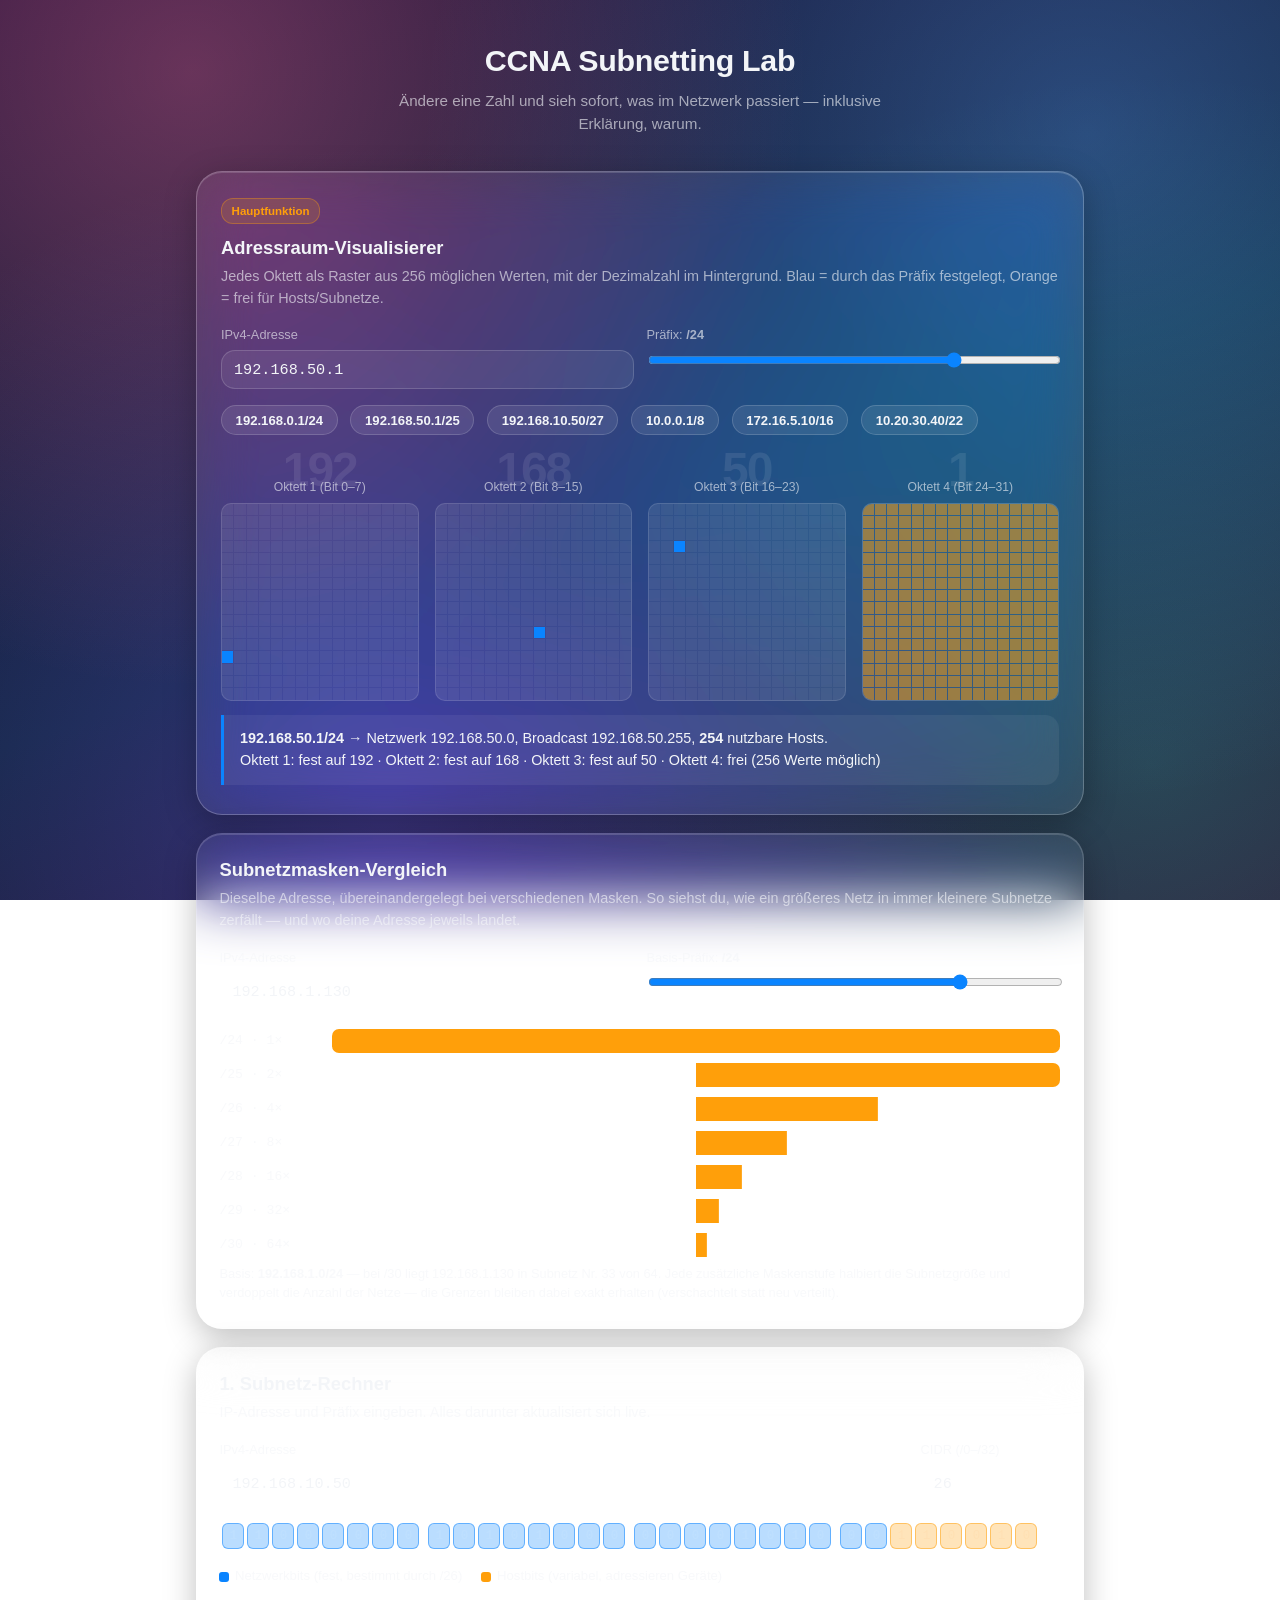
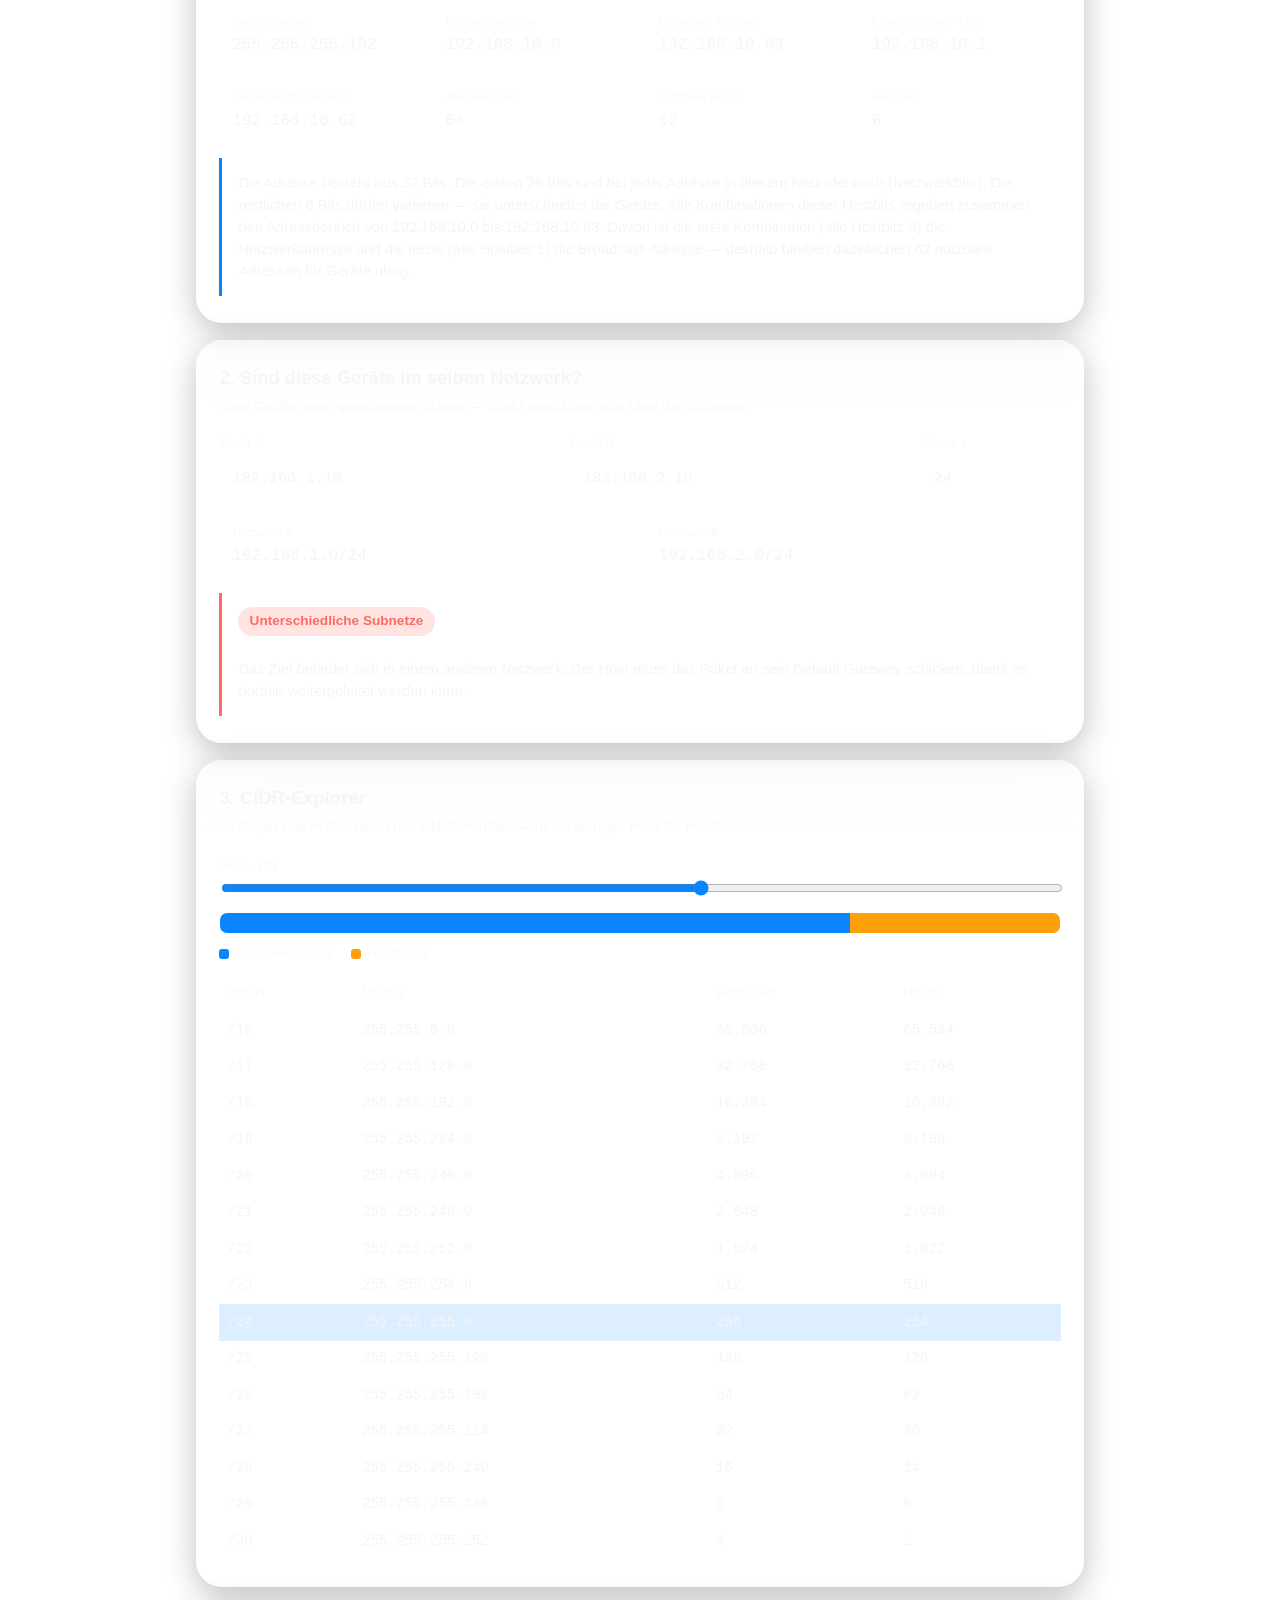
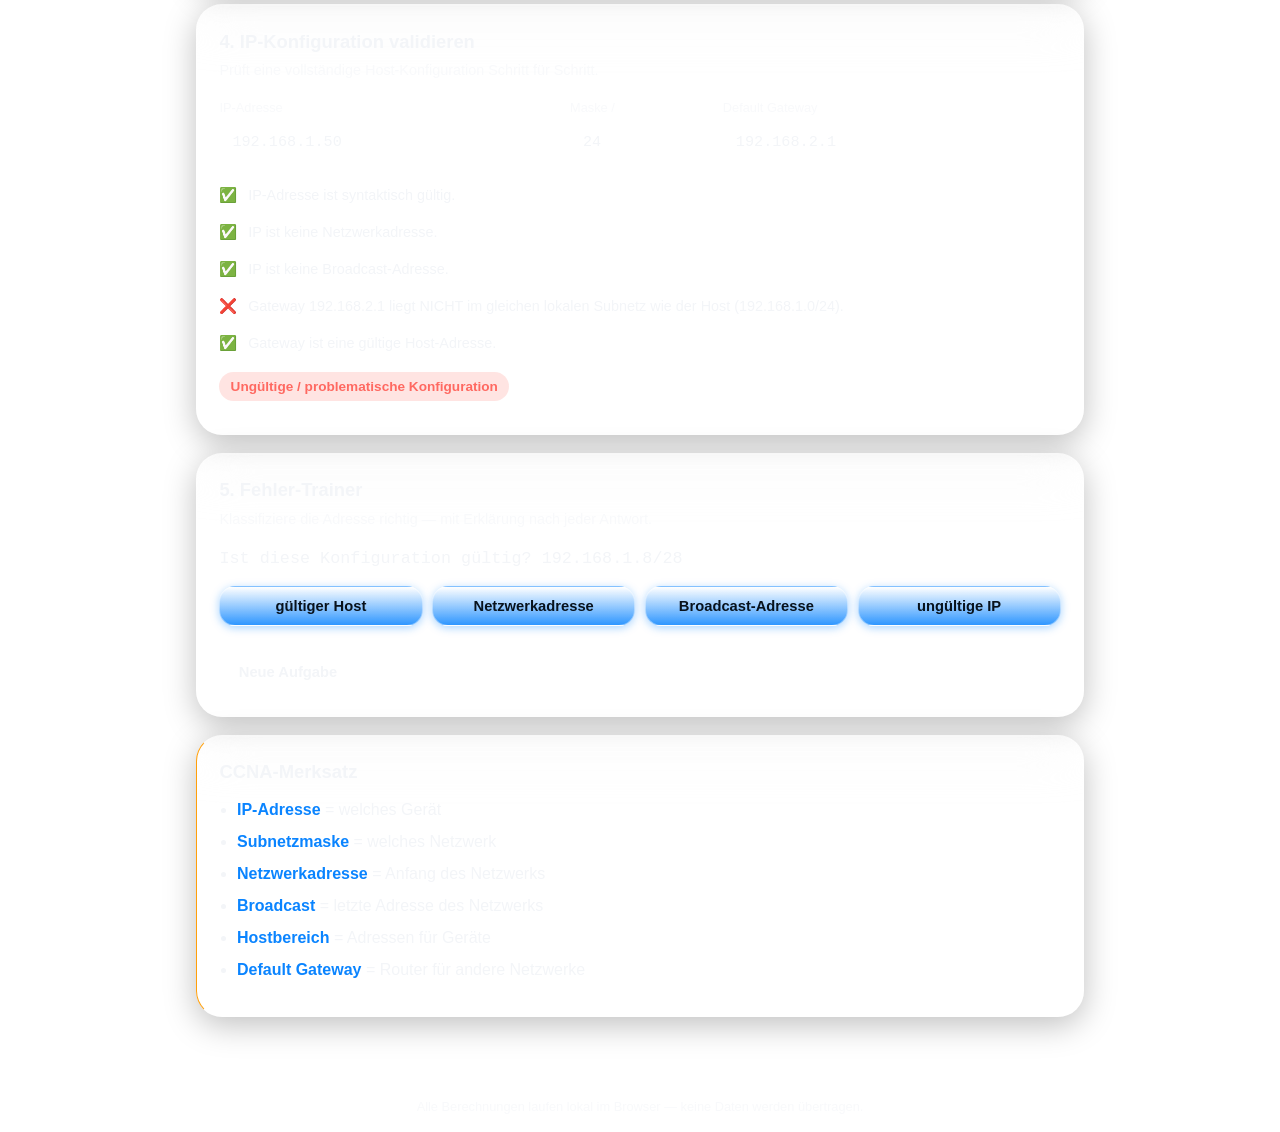
==== main.html @ 1e508dac "imported claudes code <3" ====
<!DOCTYPE html>
<html lang="de">

<head>
    <meta charset="UTF-8">
    <meta name="viewport" content="width=device-width, initial-scale=1, viewport-fit=cover">
    <title>CCNA Subnetting Lab</title>
    <link rel="stylesheet" href="styles.css">
</head>

<body>
    <header>
        <h1>CCNA Subnetting Lab</h1>
        <p>Ändere eine Zahl und sieh sofort, was im Netzwerk passiert — inklusive Erklärung, warum.</p>
    </header>
    <main>

        <section class="block hero" id="secviz" aria-live="polite">
            <span class="eyebrow">Hauptfunktion</span>
            <h2>Adressraum-Visualisierer</h2>
            <p class="sub">Jedes Oktett als Raster aus 256 möglichen Werten, mit der Dezimalzahl im Hintergrund. Blau =
                durch das Präfix festgelegt, Orange = frei für Hosts/Subnetze.</p>
            <div class="row">
                <div class="field"><label for="vip">IPv4-Adresse</label><input type="text" id="vip"
                        value="192.168.50.1"></div>
                <div class="field"><label for="vcidr">Präfix: <b id="vcidrval">/24</b></label><input type="range"
                        id="vcidr" min="0" max="32" value="24"></div>
            </div>
            <div class="row" id="vpresets"></div>
            <div id="vgrids" class="viz-grids"></div>
            <div id="vexplain" class="explain"></div>
        </section>

        <section class="block" id="seccmp" aria-live="polite">
            <h2>Subnetzmasken-Vergleich</h2>
            <p class="sub">Dieselbe Adresse, übereinandergelegt bei verschiedenen Masken. So siehst du, wie ein größeres
                Netz in immer kleinere Subnetze zerfällt — und wo deine Adresse jeweils landet.</p>
            <div class="row">
                <div class="field"><label for="cmpip">IPv4-Adresse</label><input type="text" id="cmpip"
                        value="192.168.1.130"></div>
                <div class="field"><label for="cmpbase">Basis-Präfix: <b id="cmpbaseval">/24</b></label><input
                        type="range" id="cmpbase" min="8" max="29" value="24"></div>
            </div>
            <div class="cmp-rows" id="cmprows"></div>
            <div class="cmp-info" id="cmpinfo"></div>
        </section>

        <section class="block" id="sec1" aria-live="polite">
            <h2>1. Subnetz-Rechner</h2>
            <p class="sub">IP-Adresse und Präfix eingeben. Alles darunter aktualisiert sich live.</p>
            <div class="row">
                <div class="field">
                    <label for="s1ip">IPv4-Adresse</label>
                    <input type="text" id="s1ip" value="192.168.10.50" inputmode="numeric">
                </div>
                <div class="field" style="max-width:120px">
                    <label for="s1cidr">CIDR (/0–/32)</label>
                    <input type="number" id="s1cidr" value="26" min="0" max="32">
                </div>
            </div>
            <div id="s1error" class="error" role="alert"></div>
            <div id="s1out"></div>
        </section>

        <section class="block" id="sec2">
            <h2>2. Sind diese Geräte im selben Netzwerk?</h2>
            <p class="sub">Zwei Geräte, eine gemeinsame Maske — direkt erreichbar oder über das Gateway?</p>
            <div class="row">
                <div class="field"><label for="s2a">Gerät A</label><input type="text" id="s2a" value="192.168.1.10">
                </div>
                <div class="field"><label for="s2b">Gerät B</label><input type="text" id="s2b" value="192.168.2.10">
                </div>
                <div class="field" style="max-width:120px"><label for="s2cidr">Maske /</label><input type="number"
                        id="s2cidr" value="24" min="0" max="32"></div>
            </div>
            <div id="s2out"></div>
        </section>

        <section class="block" id="sec3">
            <h2>3. CIDR-Explorer</h2>
            <p class="sub">Je länger das Präfix, desto mehr Netzwerkbits — desto weniger Platz für Hosts.</p>
            <label for="s3range">Präfix: <b id="s3val">/24</b></label>
            <input type="range" id="s3range" min="16" max="30" value="24">
            <div id="s3bar"></div>
            <table id="s3table">
                <thead>
                    <tr>
                        <th>/CIDR</th>
                        <th>Maske</th>
                        <th>Adressen</th>
                        <th>Hosts</th>
                    </tr>
                </thead>
                <tbody></tbody>
            </table>
        </section>

        <section class="block" id="sec4">
            <h2>4. IP-Konfiguration validieren</h2>
            <p class="sub">Prüft eine vollständige Host-Konfiguration Schritt für Schritt.</p>
            <div class="row">
                <div class="field"><label for="s4ip">IP-Adresse</label><input type="text" id="s4ip"
                        value="192.168.1.50"></div>
                <div class="field" style="max-width:120px"><label for="s4cidr">Maske /</label><input type="number"
                        id="s4cidr" value="24" min="0" max="32"></div>
                <div class="field"><label for="s4gw">Default Gateway</label><input type="text" id="s4gw"
                        value="192.168.2.1"></div>
            </div>
            <ul class="checklist" id="s4list"></ul>
        </section>

        <section class="block" id="sec5">
            <h2>5. Fehler-Trainer</h2>
            <p class="sub">Klassifiziere die Adresse richtig — mit Erklärung nach jeder Antwort.</p>
            <div id="s5task" style="font-family:var(--mono);font-size:1.05rem;margin-bottom:.4rem"></div>
            <div class="opt-grid" id="s5opts"></div>
            <div id="s5feedback"></div>
            <button class="secondary" id="s5next" style="margin-top:.8rem">Neue Aufgabe</button>
        </section>

        <section class="block" id="sec6" style="border-left-color:var(--host)">
            <h2>CCNA-Merksatz</h2>
            <ul class="merk">
                <li><b>IP-Adresse</b> = welches Gerät</li>
                <li><b>Subnetzmaske</b> = welches Netzwerk</li>
                <li><b>Netzwerkadresse</b> = Anfang des Netzwerks</li>
                <li><b>Broadcast</b> = letzte Adresse des Netzwerks</li>
                <li><b>Hostbereich</b> = Adressen für Geräte</li>
                <li><b>Default Gateway</b> = Router für andere Netzwerke</li>
            </ul>
        </section>

    </main>
    <footer>Alle Berechnungen laufen lokal im Browser — keine Daten werden übertragen.</footer>

    <script>
        // ---------- Kern-Logik ----------
        function parseIP(str) {
            if (typeof str !== 'string') return {valid: false, error: 'Keine Eingabe.'};
            const t = str.trim();
            if (t === '') return {valid: false, error: 'Bitte eine IPv4-Adresse eingeben.'};
            const parts = t.split('.');
            if (parts.length !== 4) return {valid: false, error: 'Ungültig, weil vier Oktette benötigt werden (z. B. 192.168.1.1).'};
            const octets = [];
            for (const p of parts) {
                if (!/^\d+$/.test(p)) return {valid: false, error: `Ungültiges Zeichen in "${p}" — nur Ziffern erlaubt.`};
                const n = parseInt(p, 10);
                if (n > 255) return {valid: false, error: `Ungültig, weil ein IPv4-Oktett maximal 255 sein darf (gefunden: ${n}).`};
                octets.push(n);
            }
            return {valid: true, octets};
        }
        function ipToInt(o) {return ((o[0] << 24) | (o[1] << 16) | (o[2] << 8) | o[3]) >>> 0;}
        function intToIp(n) {return [(n >>> 24) & 255, (n >>> 16) & 255, (n >>> 8) & 255, n & 255].join('.');}
        function cidrToMaskInt(c) {return c === 0 ? 0 : (0xFFFFFFFF << (32 - c)) >>> 0;}
        function toBin8(n) {return n.toString(2).padStart(8, '0');}
        function subnetInfo(ipInt, cidr) {
            const maskInt = cidrToMaskInt(cidr);
            const network = (ipInt & maskInt) >>> 0;
            const hostBits = 32 - cidr;
            const broadcast = cidr === 32 ? network : (network | (~maskInt >>> 0)) >>> 0;
            const total = Math.pow(2, hostBits);
            let firstHost, lastHost, usable;
            if (cidr >= 31) {firstHost = network; lastHost = broadcast; usable = cidr === 32 ? 1 : 2;}
            else {firstHost = network + 1; lastHost = broadcast - 1; usable = total - 2;}
            return {maskInt, network, broadcast, firstHost, lastHost, total, usable, hostBits};
        }
        function bitGridHTML(ipInt, cidr) {
            let html = '<div class="bits">';
            for (let g = 0; g < 4; g++) {
                html += '<div class="bitgroup">';
                const byte = (ipInt >>> ((3 - g) * 8)) & 255;
                const bits = toBin8(byte);
                for (let i = 0; i < 8; i++) {
                    const globalBitIndex = g * 8 + i;
                    const cls = globalBitIndex < cidr ? 'net' : 'host';
                    html += `<div class="bit ${cls}">${bits[i]}</div>`;
                }
                html += '</div>';
            }
            html += '</div>';
            return html;
        }

        // ---------- Sektion 1 ----------
        const s1ip = document.getElementById('s1ip'), s1cidr = document.getElementById('s1cidr');
        const s1error = document.getElementById('s1error'), s1out = document.getElementById('s1out');
        function renderS1() {
            const res = parseIP(s1ip.value);
            const cidrRaw = s1cidr.value;
            if (!res.valid) {s1error.textContent = res.error; s1out.innerHTML = ''; return;}
            const cidr = parseInt(cidrRaw, 10);
            if (isNaN(cidr) || cidr < 0 || cidr > 32) {s1error.textContent = 'CIDR muss zwischen /0 und /32 liegen.'; s1out.innerHTML = ''; return;}
            s1error.textContent = '';
            const ipInt = ipToInt(res.octets);
            const info = subnetInfo(ipInt, cidr);
            const maskOct = [24, 16, 8, 0].map(sh => (info.maskInt >>> sh) & 255).join('.');
            let html = '';
            html += bitGridHTML(ipInt, cidr);
            html += '<div class="legend"><span class="l-net">Netzwerkbits (fest, bestimmt durch /' + cidr + ')</span><span class="l-host">Hostbits (variabel, adressieren Geräte)</span></div>';
            html += '<div class="results">';
            const rows = [
                ['Subnetzmaske', maskOct],
                ['Netzwerkadresse', intToIp(info.network)],
                ['Broadcast-Adresse', intToIp(info.broadcast)],
                ['Erster nutzbarer Host', info.usable > 0 ? intToIp(info.firstHost) : '—'],
                ['Letzter nutzbarer Host', info.usable > 0 ? intToIp(info.lastHost) : '—'],
                ['Alle Adressen', info.total.toLocaleString('de-DE')],
                ['Nutzbare Hosts', info.usable.toLocaleString('de-DE')],
                ['Host-Bits', info.hostBits]
            ];
            for (const [k, v] of rows) {html += `<div class="resitem"><div class="k">${k}</div><div class="v">${v}</div></div>`;}
            html += '</div>';
            html += `<div class="explain">Die Adresse besteht aus 32 Bits. Die ersten ${cidr} Bits sind bei jeder Adresse in diesem Netz identisch (Netzwerkbits). Die restlichen ${info.hostBits} Bits dürfen variieren — sie unterscheiden die Geräte. Alle Kombinationen dieser Hostbits ergeben zusammen den Adressbereich von ${intToIp(info.network)} bis ${intToIp(info.broadcast)}. Davon ist die erste Kombination (alle Hostbits 0) die Netzwerkadresse und die letzte (alle Hostbits 1) die Broadcast-Adresse — deshalb bleiben dazwischen ${info.usable.toLocaleString('de-DE')} nutzbare Adressen für Geräte übrig.</div>`;
            s1out.innerHTML = html;
        }
        s1ip.addEventListener('input', renderS1); s1cidr.addEventListener('input', renderS1);

        // ---------- Sektion 2 ----------
        const s2a = document.getElementById('s2a'), s2b = document.getElementById('s2b'), s2cidr = document.getElementById('s2cidr'), s2out = document.getElementById('s2out');
        function renderS2() {
            const ra = parseIP(s2a.value), rb = parseIP(s2b.value), cidr = parseInt(s2cidr.value, 10);
            if (!ra.valid) {s2out.innerHTML = `<div class="error">Gerät A: ${ra.error}</div>`; return;}
            if (!rb.valid) {s2out.innerHTML = `<div class="error">Gerät B: ${rb.error}</div>`; return;}
            if (isNaN(cidr) || cidr < 0 || cidr > 32) {s2out.innerHTML = '<div class="error">Maske muss zwischen /0 und /32 liegen.</div>'; return;}
            const ia = ipToInt(ra.octets), ib = ipToInt(rb.octets);
            const na = subnetInfo(ia, cidr).network, nb = subnetInfo(ib, cidr).network;
            const same = na === nb;
            let html = `<div class="results">
    <div class="resitem"><div class="k">Netzwerk A</div><div class="v">${intToIp(na)}/${cidr}</div></div>
    <div class="resitem"><div class="k">Netzwerk B</div><div class="v">${intToIp(nb)}/${cidr}</div></div>
  </div>`;
            if (same) {
                html += `<div class="explain good"><span class="badge ok">Gleiches Subnetz</span><br><br>Beide Geräte berechnen dieselbe Netzwerkadresse. Gerät A kann Gerät B daher direkt über Layer 2 (Switch) erreichen — ohne Router.</div>`;
            } else {
                html += `<div class="explain bad"><span class="badge bad">Unterschiedliche Subnetze</span><br><br>Das Ziel befindet sich in einem anderen Netzwerk. Der Host muss das Paket an sein Default Gateway schicken, damit es dorthin weitergeleitet werden kann.</div>`;
            }
            s2out.innerHTML = html;
        }
        [s2a, s2b, s2cidr].forEach(el => el.addEventListener('input', renderS2));

        // ---------- Sektion 3 ----------
        const s3range = document.getElementById('s3range'), s3val = document.getElementById('s3val'), s3bar = document.getElementById('s3bar');
        const s3tbody = document.querySelector('#s3table tbody');
        function buildS3Table() {
            let html = '';
            for (let c = 16; c <= 30; c++) {
                const info = subnetInfo(0, c);
                const maskOct = [24, 16, 8, 0].map(sh => (info.maskInt >>> sh) & 255).join('.');
                html += `<tr data-cidr="${c}"><td>/${c}</td><td>${maskOct}</td><td>${info.total.toLocaleString('de-DE')}</td><td>${info.usable.toLocaleString('de-DE')}</td></tr>`;
            }
            s3tbody.innerHTML = html;
        }
        function renderS3() {
            const c = parseInt(s3range.value, 10);
            s3val.textContent = '/' + c;
            const netPct = (c / 32 * 100).toFixed(0);
            s3bar.innerHTML = `<div class="split-bar"><div class="n" style="width:${netPct}%"></div><div class="h" style="width:${100 - netPct}%"></div></div><div class="legend"><span class="l-net">Netzwerkbits: ${c}</span><span class="l-host">Hostbits: ${32 - c}</span></div>`;
            [...s3tbody.children].forEach(tr => tr.classList.toggle('current', parseInt(tr.dataset.cidr, 10) === c));
        }
        buildS3Table(); s3range.addEventListener('input', renderS3);

        // ---------- Sektion 4 ----------
        const s4ip = document.getElementById('s4ip'), s4cidr = document.getElementById('s4cidr'), s4gw = document.getElementById('s4gw'), s4list = document.getElementById('s4list');
        function checkItem(ok, text) {return `<li><span class="ic">${ok ? '✅' : '❌'}</span><span>${text}</span></li>`;}
        function renderS4() {
            const ripip = parseIP(s4ip.value), rgw = parseIP(s4gw.value), cidr = parseInt(s4cidr.value, 10);
            let html = '';
            if (!ripip.valid) {s4list.innerHTML = checkItem(false, 'IP-Adresse: ' + ripip.error); return;}
            html += checkItem(true, 'IP-Adresse ist syntaktisch gültig.');
            if (isNaN(cidr) || cidr < 0 || cidr > 32) {s4list.innerHTML = html + checkItem(false, 'Maske muss zwischen /0 und /32 liegen.'); return;}
            const ipInt = ipToInt(ripip.octets);
            const info = subnetInfo(ipInt, cidr);
            const isNetwork = ipInt === info.network && cidr < 31;
            const isBroadcast = ipInt === info.broadcast && cidr < 31;
            html += checkItem(!isNetwork, isNetwork ? `IP ist die Netzwerkadresse (${intToIp(info.network)}) — sie kennzeichnet das Netz selbst und darf keinem Gerät zugewiesen werden.` : 'IP ist keine Netzwerkadresse.');
            html += checkItem(!isBroadcast, isBroadcast ? `IP ist die Broadcast-Adresse (${intToIp(info.broadcast)}) — sie adressiert alle Geräte im Netz gleichzeitig und darf keinem einzelnen Gerät gehören.` : 'IP ist keine Broadcast-Adresse.');
            if (!rgw.valid) {html += checkItem(false, 'Gateway: ' + rgw.error); s4list.innerHTML = html; return;}
            const gwInt = ipToInt(rgw.octets);
            const gwInfo = subnetInfo(gwInt, cidr);
            const sameNet = gwInfo.network === info.network;
            html += checkItem(sameNet, sameNet ? `Gateway ${intToIp(gwInt)} liegt im selben Subnetz (${intToIp(info.network)}/${cidr}).` : `Gateway ${intToIp(gwInt)} liegt NICHT im gleichen lokalen Subnetz wie der Host (${intToIp(info.network)}/${cidr}).`);
            const gwIsNetOrBcast = (gwInt === gwInfo.network || gwInt === gwInfo.broadcast) && cidr < 31;
            html += checkItem(!gwIsNetOrBcast, gwIsNetOrBcast ? 'Gateway ist selbst eine Netz- oder Broadcast-Adresse und damit keine gültige Host-Adresse.' : 'Gateway ist eine gültige Host-Adresse.');
            const overallOk = !isNetwork && !isBroadcast && sameNet && !gwIsNetOrBcast;
            html += `<li style="border-bottom:none;padding-top:.6rem"><span class="badge ${overallOk ? 'ok' : 'bad'}">${overallOk ? 'Gültige Konfiguration' : 'Ungültige / problematische Konfiguration'}</span></li>`;
            s4list.innerHTML = html;
        }
        [s4ip, s4cidr, s4gw].forEach(el => el.addEventListener('input', renderS4));

        // ---------- Sektion 5: Fehler-Trainer ----------
        const s5task = document.getElementById('s5task'), s5opts = document.getElementById('s5opts'), s5feedback = document.getElementById('s5feedback'), s5next = document.getElementById('s5next');
        let currentTask = null;
        function randInt(a, b) {return Math.floor(Math.random() * (b - a + 1)) + a;}
        function newTask() {
            s5feedback.innerHTML = '';
            const cidr = randInt(24, 28);
            const info0 = subnetInfo(0, cidr);
            const netBase = randInt(0, 255 - (info0.total / 256 || 1)); // simplistic, use /24-ish base
            const baseIp = [192, 168, randInt(1, 20), 0];
            const baseInt = ipToInt(baseIp) & cidrToMaskInt(cidr);
            const offsetChoice = randInt(0, 2); // 0 network, 1 broadcast, 2 valid host
            const info = subnetInfo(baseInt, cidr);
            let targetInt, correct;
            if (offsetChoice === 0) {targetInt = info.network; correct = 'Netzwerkadresse';}
            else if (offsetChoice === 1) {targetInt = info.broadcast; correct = 'Broadcast-Adresse';}
            else {targetInt = info.network + randInt(1, Math.max(1, info.usable)); correct = 'gültiger Host';}
            currentTask = {targetInt, cidr, correct, info};
            s5task.textContent = `Ist diese Konfiguration gültig? ${intToIp(targetInt)}/${cidr}`;
            const options = ['gültiger Host', 'Netzwerkadresse', 'Broadcast-Adresse', 'ungültige IP'];
            s5opts.innerHTML = options.map(o => `<button data-opt="${o}">${o}</button>`).join('');
            [...s5opts.children].forEach(btn => btn.addEventListener('click', () => answerTask(btn.dataset.opt)));
        }
        function answerTask(choice) {
            const {targetInt, cidr, correct, info} = currentTask;
            const isCorrect = choice === correct;
            let expl = '';
            if (correct === 'Broadcast-Adresse') {
                expl = `${intToIp(targetInt)} ist bei /${cidr} die Broadcast-Adresse. Ein /${cidr}-Netz hat ${info.total} Adressen: die erste (${intToIp(info.network)}) ist die Netzwerkadresse, die letzte (${intToIp(info.broadcast)}) der Broadcast. Damit bleiben ${intToIp(info.firstHost)} bis ${intToIp(info.lastHost)} für Hosts.`;
            } else if (correct === 'Netzwerkadresse') {
                expl = `${intToIp(targetInt)} ist bei /${cidr} die Netzwerkadresse — hier sind alle Hostbits 0. Nutzbar sind erst ${intToIp(info.firstHost)} bis ${intToIp(info.lastHost)}.`;
            } else {
                expl = `${intToIp(targetInt)} liegt bei /${cidr} zwischen Netzwerk- (${intToIp(info.network)}) und Broadcast-Adresse (${intToIp(info.broadcast)}) und ist damit ein gültiger Host.`;
            }
            s5feedback.innerHTML = `<div class="explain ${isCorrect ? 'good' : 'bad'}"><span class="badge ${isCorrect ? 'ok' : 'bad'}">${isCorrect ? 'Richtig' : 'Falsch'}</span><br><br>Richtige Antwort: <b>${correct}</b><br>${expl}</div>`;
        }
        s5next.addEventListener('click', newTask);

        // ---------- Adressraum-Visualisierer ----------
        // Rendering-Prinzip: jedes der 4 Oktette wird als 16x16-Raster (256 Werte) gezeichnet.
        // Pro Oktett wird berechnet, wie viele seiner 8 Bit durch das Präfix fixiert sind:
        //   - alle 8 fest  -> genau 1 Wert markiert (fixiert)
        //   - keins fest   -> ganzes Raster "frei" (Oktett komplett variabel)
        //   - teils fest   -> der Block, der den Ist-Wert enthält, wird markiert (Bereich)
        const vip = document.getElementById('vip'), vcidr = document.getElementById('vcidr'), vcidrval = document.getElementById('vcidrval');
        const vgridsEl = document.getElementById('vgrids'), vexplain = document.getElementById('vexplain'), vpresets = document.getElementById('vpresets');
        const octLabels = ['Oktett 1 (Bit 0–7)', 'Oktett 2 (Bit 8–15)', 'Oktett 3 (Bit 16–23)', 'Oktett 4 (Bit 24–31)'];
        const vgridCells = [[], [], [], []];
        for (let o = 0; o < 4; o++) {
            const wrap = document.createElement('div'); wrap.className = 'octblock';
            const big = document.createElement('div'); big.className = 'octbig'; big.id = 'octbig' + o; big.textContent = '—'; wrap.appendChild(big);
            const h = document.createElement('h4'); h.textContent = octLabels[o]; wrap.appendChild(h);
            const grid = document.createElement('div'); grid.className = 'octgrid';
            for (let v = 0; v < 256; v++) {const c = document.createElement('div'); grid.appendChild(c); vgridCells[o].push(c);}
            wrap.appendChild(grid); vgridsEl.appendChild(wrap);
        }
        function renderViz() {
            const res = parseIP(vip.value);
            const cidr = parseInt(vcidr.value, 10);
            vcidrval.textContent = '/' + cidr;
            if (!res.valid) {vexplain.textContent = res.error; return;}
            const ipInt = ipToInt(res.octets);
            const info = subnetInfo(ipInt, cidr);
            const parts = [];
            for (let o = 0; o < 4; o++) {
                const levelStart = o * 8, octVal = res.octets[o], cells = vgridCells[o];
                document.getElementById('octbig' + o).textContent = octVal;
                if (cidr <= levelStart) {
                    for (let v = 0; v < 256; v++) cells[v].className = 'free';
                    parts.push(`Oktett ${o + 1}: frei (256 Werte möglich)`);
                } else if (cidr >= levelStart + 8) {
                    for (let v = 0; v < 256; v++) cells[v].className = (v === octVal) ? 'exact' : '';
                    parts.push(`Oktett ${o + 1}: fest auf ${octVal}`);
                } else {
                    const k = cidr - levelStart, blockSize = 256 >> k, blockStart = Math.floor(octVal / blockSize) * blockSize;
                    for (let v = 0; v < 256; v++) cells[v].className = (v >= blockStart && v < blockStart + blockSize) ? 'range' : '';
                    parts.push(`Oktett ${o + 1}: ${k} Bit fest / ${8 - k} frei → Bereich ${blockStart}–${blockStart + blockSize - 1}`);
                }
            }
            vexplain.innerHTML = `<b>${intToIp(ipInt)}/${cidr}</b> → Netzwerk ${intToIp(info.network)}, Broadcast ${intToIp(info.broadcast)}, <b>${info.usable.toLocaleString('de-DE')}</b> nutzbare Hosts.<br>${parts.join(' · ')}`;
        }
        vip.addEventListener('input', renderViz); vcidr.addEventListener('input', renderViz);
        const presets = [
            {ip: '192.168.0.1', cidr: 24}, {ip: '192.168.50.1', cidr: 25}, {ip: '192.168.10.50', cidr: 27},
            {ip: '10.0.0.1', cidr: 8}, {ip: '172.16.5.10', cidr: 16}, {ip: '10.20.30.40', cidr: 22}
        ];
        vpresets.innerHTML = presets.map(p => `<button class="chip secondary" data-ip="${p.ip}" data-cidr="${p.cidr}">${p.ip}/${p.cidr}</button>`).join('');
        [...vpresets.children].forEach(btn => btn.addEventListener('click', () => {vip.value = btn.dataset.ip; vcidr.value = btn.dataset.cidr; renderViz();}));

        // ---------- Subnetzmasken-Vergleich ----------
        // Prinzip: ein Basis-Präfix definiert einen "Block". Für jede Maske ab diesem Präfix
        // wird der Block in 2^(cidr-basis) gleich große Subnetze geteilt (nur Anzahl + Position
        // nötig, keine Adress-Enumeration) — das zeigt direkt, wie Subnetze ineinander verschachtelt sind.
        const cmpip = document.getElementById('cmpip'), cmpbase = document.getElementById('cmpbase'), cmpbaseval = document.getElementById('cmpbaseval');
        const cmprows = document.getElementById('cmprows'), cmpinfo = document.getElementById('cmpinfo');
        function renderCompare() {
            const res = parseIP(cmpip.value);
            const baseCidr = parseInt(cmpbase.value, 10);
            cmpbaseval.textContent = '/' + baseCidr;
            if (!res.valid) {cmprows.innerHTML = ''; cmpinfo.innerHTML = `<span class="error">${res.error}</span>`; return;}
            const ipInt = ipToInt(res.octets);
            const baseMask = cidrToMaskInt(baseCidr);
            const baseNetwork = (ipInt & baseMask) >>> 0;
            const blockTotal = Math.pow(2, 32 - baseCidr);
            const maxRows = 7;
            const lastCidr = Math.min(32, baseCidr + maxRows - 1);
            let html = '';
            for (let c = baseCidr; c <= lastCidr; c++) {
                const n = Math.pow(2, c - baseCidr);
                const size = blockTotal / n;
                const idx = Math.floor((ipInt - baseNetwork) / size);
                let segs = '';
                const showN = Math.min(n, 64);
                for (let i = 0; i < showN; i++) {segs += `<div class="cmp-seg${i === idx ? ' active' : ''}"></div>`;}
                html += `<div class="cmp-row"><div class="cmp-label">/${c} · ${n}×</div><div class="cmp-bar">${segs}</div></div>`;
            }
            cmprows.innerHTML = html;
            const markerPct = ((ipInt - baseNetwork) / blockTotal * 100).toFixed(2);
            const idxAtBase = Math.floor((ipInt - baseNetwork) / (blockTotal / Math.pow(2, lastCidr - baseCidr)));
            cmpinfo.innerHTML = `Basis: <b>${intToIp(baseNetwork)}/${baseCidr}</b> — bei /${lastCidr} liegt ${intToIp(ipInt)} in Subnetz Nr. ${idxAtBase + 1} von ${Math.pow(2, lastCidr - baseCidr)}. Jede zusätzliche Maskenstufe halbiert die Subnetzgröße und verdoppelt die Anzahl der Netze — die Grenzen bleiben dabei exakt erhalten (verschachtelt statt neu verteilt).`;
        }
        [cmpip, cmpbase].forEach(el => el.addEventListener('input', renderCompare));

        // ---------- Initial render ----------
        renderS1(); renderS2(); renderS3(); renderS4(); renderViz(); renderCompare(); newTask();
    </script>
</body>

</html>
---- styles.css ----
:root {
    --bg1: #1a1035;
    --bg2: #0d2438;
    --bg3: #2b0f2e;
    --glass: rgba(255, 255, 255, .08);
    --glass-brd: rgba(255, 255, 255, .16);
    --glass-hi: rgba(255, 255, 255, .28);
    --text: #f3f5f8;
    --muted: rgba(243, 245, 248, .62);
    --net: #0a84ff;
    --host: #ff9f0a;
    --ok: #32d74b;
    --err: #ff6961;
    --mono: 'SFMono-Regular', ui-monospace, Menlo, Consolas, monospace;
    box-sizing: border-box;
    padding-top: env(safe-area-inset-top, 0px);
    padding-bottom: env(safe-area-inset-bottom, 0px);
}

* {
    box-sizing: border-box
}

html {
    scroll-padding-top: env(safe-area-inset-top, 0px)
}

body {
    margin: 0;
    color: var(--text);
    font-family: -apple-system, 'SF Pro Display', 'Segoe UI', Roboto, Arial, sans-serif;
    line-height: 1.5;
    min-height: 100%;
    background:
        radial-gradient(circle at 15% 8%, rgba(255, 111, 158, .35), transparent 45%),
        radial-gradient(circle at 85% 15%, rgba(90, 160, 255, .35), transparent 50%),
        radial-gradient(circle at 30% 90%, rgba(120, 90, 255, .35), transparent 55%),
        radial-gradient(circle at 90% 85%, rgba(60, 220, 200, .25), transparent 50%),
        linear-gradient(160deg, var(--bg1), var(--bg2) 55%, var(--bg3));
    background-attachment: fixed;
}

header {
    padding: 2.4rem 1.2rem 1.2rem;
    text-align: center
}

header h1 {
    margin: 0 0 .4rem;
    font-size: 1.9rem;
    font-weight: 700;
    letter-spacing: -.01em
}

header p {
    margin: 0;
    color: var(--muted);
    max-width: 520px;
    margin: 0 auto;
    font-size: .95rem
}

main {
    max-width: 920px;
    margin: 0 auto;
    padding: 1rem 1rem 4rem;
    display: flex;
    flex-direction: column;
    gap: 1.1rem
}

section.block {
    background: var(--glass);
    backdrop-filter: blur(28px) saturate(160%);
    -webkit-backdrop-filter: blur(28px) saturate(160%);
    border: 1px solid var(--glass-brd);
    border-radius: 26px;
    padding: 1.4rem 1.4rem 1.6rem;
    box-shadow: 0 8px 32px rgba(0, 0, 0, .25), inset 0 1px 0 rgba(255, 255, 255, .15);
    position: relative;
    overflow: hidden
}

section.block.hero {
    padding: 1.6rem 1.5rem 1.8rem;
    border: 1px solid rgba(255, 255, 255, .24)
}

section.block h2 {
    margin: 0 0 .3rem;
    font-size: 1.15rem;
    font-weight: 650
}

section.block>p.sub {
    color: var(--muted);
    margin: 0 0 1rem;
    font-size: .9rem
}

.eyebrow {
    display: inline-block;
    font-size: .72rem;
    color: var(--host);
    background: rgba(255, 159, 10, .15);
    border: 1px solid rgba(255, 159, 10, .35);
    padding: .2rem .6rem;
    border-radius: 12px;
    margin-bottom: .6rem;
    font-weight: 600
}

.row {
    display: flex;
    flex-wrap: wrap;
    gap: .8rem;
    margin-bottom: 1rem
}

.field {
    display: flex;
    flex-direction: column;
    gap: .35rem;
    flex: 1;
    min-width: 140px
}

label {
    font-size: .8rem;
    color: var(--muted)
}

input[type=text],
input[type=number] {
    background: rgba(255, 255, 255, .07);
    border: 1px solid var(--glass-brd);
    color: var(--text);
    padding: .6rem .75rem;
    border-radius: 14px;
    font-family: var(--mono);
    font-size: .95rem
}

input:focus {
    outline: 2px solid var(--net);
    outline-offset: 1px
}

input[type=range] {
    width: 100%;
    accent-color: var(--net)
}

.error {
    color: var(--err);
    font-size: .88rem;
    margin-top: .3rem
}

.results {
    display: grid;
    grid-template-columns: repeat(auto-fit, minmax(160px, 1fr));
    gap: .7rem;
    margin-top: 1rem
}

.resitem {
    background: rgba(255, 255, 255, .06);
    border: 1px solid var(--glass-brd);
    border-radius: 14px;
    padding: .6rem .75rem
}

.resitem .k {
    font-size: .74rem;
    color: var(--muted)
}

.resitem .v {
    font-family: var(--mono);
    font-size: 1rem;
    margin-top: .15rem
}

.bits {
    display: flex;
    flex-wrap: wrap;
    gap: 3px;
    margin: .9rem 0
}

.bitgroup {
    display: flex;
    gap: 3px;
    padding: 3px;
    border-radius: 8px
}

.bit {
    width: 22px;
    height: 26px;
    display: flex;
    align-items: center;
    justify-content: center;
    font-family: var(--mono);
    font-size: .78rem;
    border-radius: 6px;
    background: rgba(255, 255, 255, .06);
    color: var(--muted)
}

.bit.net {
    background: rgba(10, 132, 255, .28);
    color: #bfe0ff;
    border: 1px solid rgba(10, 132, 255, .5)
}

.bit.host {
    background: rgba(255, 159, 10, .28);
    color: #ffe0b3;
    border: 1px solid rgba(255, 159, 10, .5)
}

.legend {
    display: flex;
    flex-wrap: wrap;
    gap: 1.2rem;
    font-size: .82rem;
    color: var(--muted);
    margin-top: .4rem
}

.legend span::before {
    content: "";
    display: inline-block;
    width: 10px;
    height: 10px;
    border-radius: 3px;
    margin-right: .35rem;
    vertical-align: middle
}

.legend .l-net::before {
    background: var(--net)
}

.legend .l-host::before {
    background: var(--host)
}

.explain {
    background: rgba(255, 255, 255, .06);
    border-left: 3px solid var(--net);
    border-radius: 0 14px 14px 0;
    padding: .85rem 1rem;
    margin-top: .9rem;
    font-size: .92rem
}

.explain.bad {
    border-left-color: var(--err)
}

.explain.good {
    border-left-color: var(--ok)
}

.badge {
    display: inline-block;
    padding: .28rem .7rem;
    border-radius: 20px;
    font-size: .85rem;
    font-weight: 650
}

.badge.ok {
    background: rgba(50, 215, 75, .18);
    color: var(--ok)
}

.badge.bad {
    background: rgba(255, 105, 97, .18);
    color: var(--err)
}

table {
    width: 100%;
    border-collapse: collapse;
    font-size: .88rem;
    margin-top: .8rem
}

th,
td {
    padding: .45rem .5rem;
    text-align: left;
    border-bottom: 1px solid var(--glass-brd);
    font-family: var(--mono)
}

th {
    color: var(--muted);
    font-weight: 500;
    font-family: -apple-system, sans-serif
}

tr.current {
    background: rgba(10, 132, 255, .14)
}

.split-bar {
    display: flex;
    height: 22px;
    border-radius: 8px;
    overflow: hidden;
    margin: .6rem 0;
    border: 1px solid var(--glass-brd)
}

.split-bar .n {
    background: var(--net)
}

.split-bar .h {
    background: var(--host)
}

button {
    background: linear-gradient(180deg, rgba(255, 255, 255, .35), rgba(10, 132, 255, .85));
    color: #08121c;
    border: 1px solid rgba(255, 255, 255, .4);
    padding: .6rem 1.15rem;
    border-radius: 16px;
    font-weight: 650;
    cursor: pointer;
    font-size: .92rem;
    box-shadow: 0 2px 8px rgba(10, 132, 255, .35)
}

button:hover {
    filter: brightness(1.08)
}

button.secondary,
button.chip {
    background: rgba(255, 255, 255, .09);
    color: var(--text);
    border: 1px solid var(--glass-brd);
    box-shadow: none
}

.opt-grid {
    display: grid;
    grid-template-columns: repeat(auto-fit, minmax(150px, 1fr));
    gap: .6rem;
    margin: .9rem 0
}

.opt-grid button {
    padding: .7rem .5rem;
    text-align: center
}

.checklist {
    list-style: none;
    padding: 0;
    margin: .8rem 0 0
}

.checklist li {
    display: flex;
    gap: .6rem;
    align-items: flex-start;
    padding: .45rem 0;
    border-bottom: 1px solid var(--glass-brd);
    font-size: .9rem
}

.checklist li .ic {
    flex: none;
    width: 1.2rem
}

details {
    margin-top: .6rem
}

summary {
    cursor: pointer;
    color: var(--net);
    font-size: .88rem
}

ul.merk {
    margin: .8rem 0 0;
    padding-left: 1.1rem
}

ul.merk li {
    margin-bottom: .5rem
}

ul.merk b {
    color: var(--net)
}

footer {
    text-align: center;
    color: var(--muted);
    font-size: .8rem;
    padding: 1rem
}

.chip {
    padding: .4rem .85rem;
    font-size: .82rem;
    border-radius: 18px
}

.viz-grids {
    display: flex;
    flex-wrap: wrap;
    gap: 1rem;
    margin-top: 1rem
}

.octblock {
    flex: 1;
    min-width: 130px;
    position: relative
}

.octbig {
    position: absolute;
    top: -.3rem;
    left: 0;
    right: 0;
    text-align: center;
    font-size: 3rem;
    font-weight: 800;
    color: rgba(255, 255, 255, .09);
    letter-spacing: -2px;
    pointer-events: none;
    line-height: 1;
    z-index: 0
}

.octblock h4 {
    position: relative;
    z-index: 1;
    margin: 1.7rem 0 .4rem;
    font-size: .76rem;
    color: var(--muted);
    font-weight: 500;
    text-align: center
}

.octgrid {
    position: relative;
    z-index: 1;
    display: grid;
    grid-template-columns: repeat(16, 1fr);
    gap: 1px;
    background: rgba(255, 255, 255, .05);
    border: 1px solid var(--glass-brd);
    border-radius: 10px;
    overflow: hidden
}

.octgrid div {
    aspect-ratio: 1;
    background: rgba(255, 255, 255, .05);
    transition: background .15s
}

.octgrid div.exact {
    background: var(--net)
}

.octgrid div.free {
    background: rgba(255, 159, 10, .5)
}

.octgrid div.range {
    background: rgba(255, 159, 10, .9)
}

#vexplain {
    font-size: .9rem
}

.cmp-rows {
    display: flex;
    flex-direction: column;
    gap: .5rem;
    margin-top: 1rem;
    position: relative
}

.cmp-row {
    display: flex;
    align-items: center;
    gap: .7rem
}

.cmp-label {
    width: 100px;
    flex: none;
    font-family: var(--mono);
    font-size: .82rem;
    color: var(--muted)
}

.cmp-bar {
    flex: 1;
    display: flex;
    height: 26px;
    border-radius: 8px;
    overflow: hidden;
    border: 1px solid var(--glass-brd);
    background: rgba(255, 255, 255, .04)
}

.cmp-seg {
    flex: 1;
    border-right: 1px solid rgba(255, 255, 255, .12);
    background: transparent
}

.cmp-seg:last-child {
    border-right: none
}

.cmp-seg.active {
    background: var(--host)
}

.cmp-marker {
    position: absolute;
    top: 0;
    bottom: 0;
    width: 2px;
    background: var(--net);
    pointer-events: none
}

.cmp-info {
    font-size: .8rem;
    color: var(--muted);
    margin-top: .4rem
}

@media(max-width:480px) {
    .bit {
        width: 18px;
        height: 22px;
        font-size: .68rem
    }

    .cmp-label {
        width: 70px;
        font-size: .72rem
    }
}
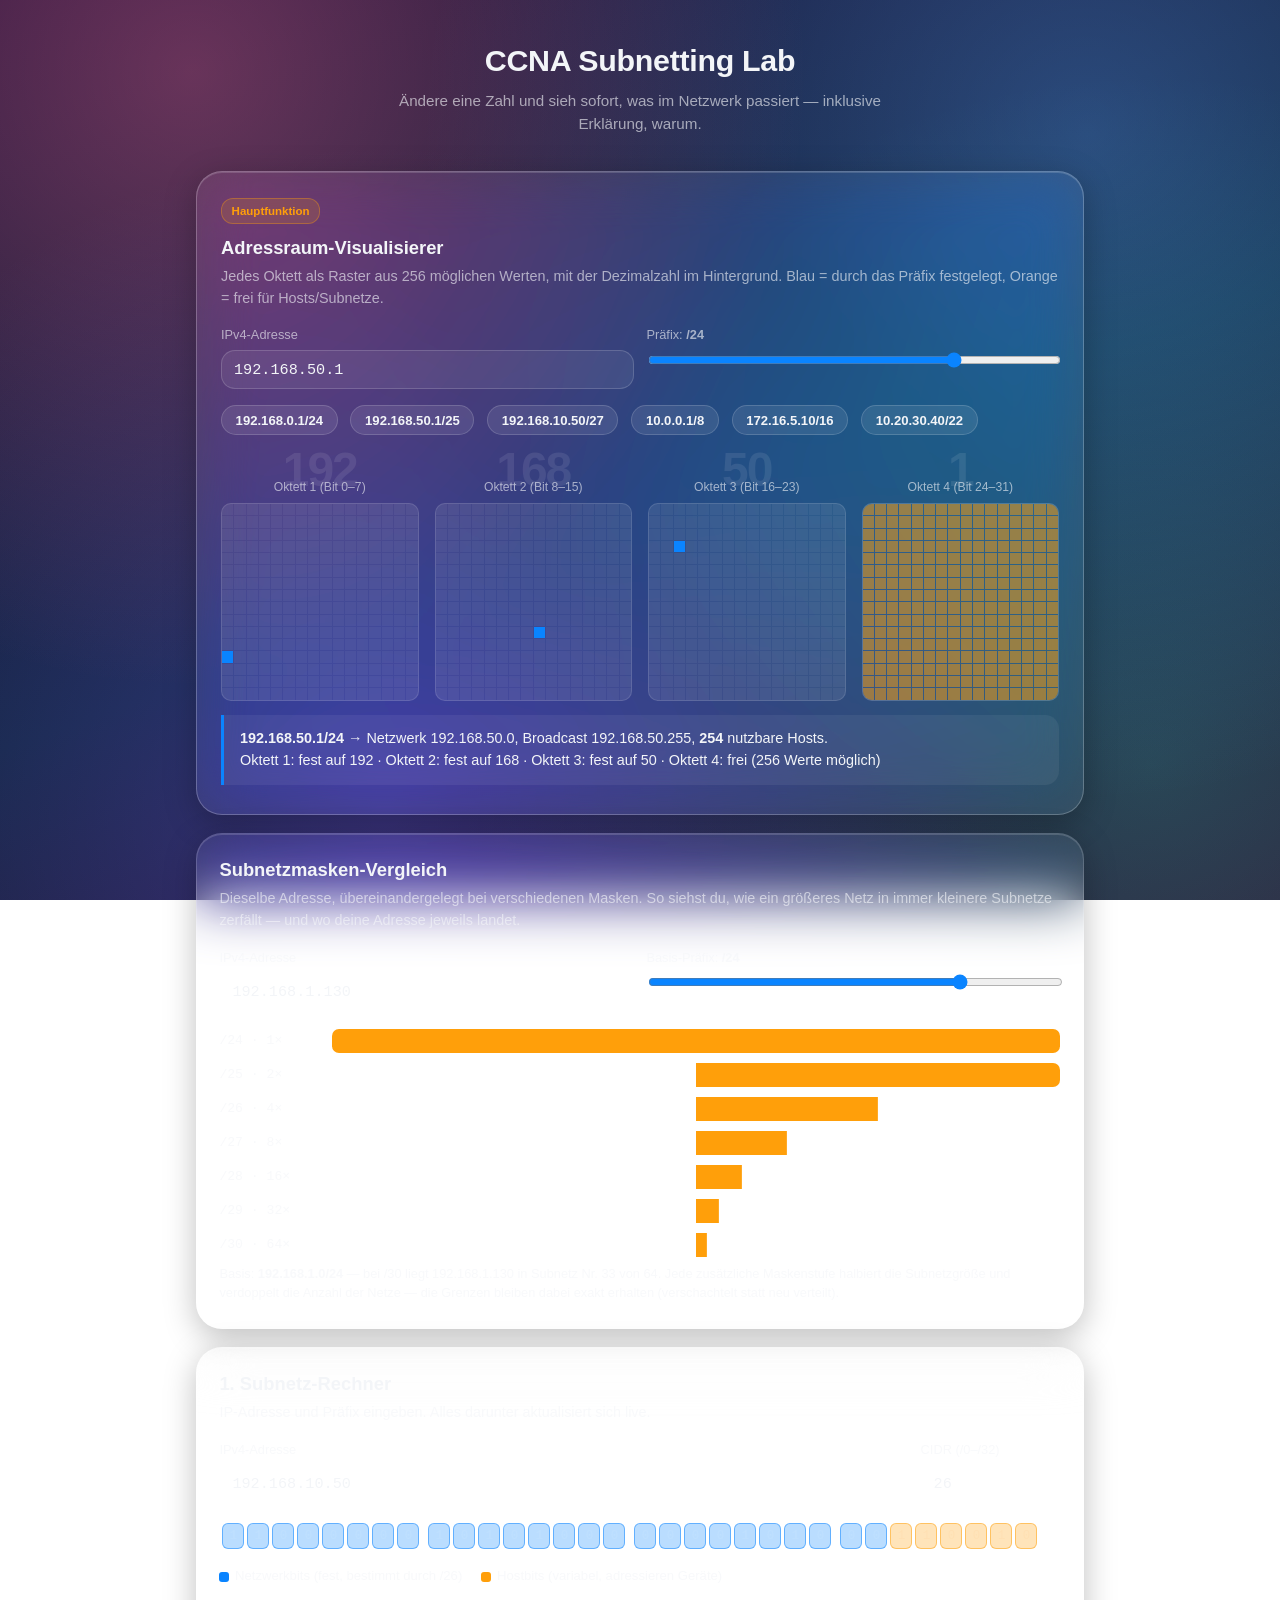
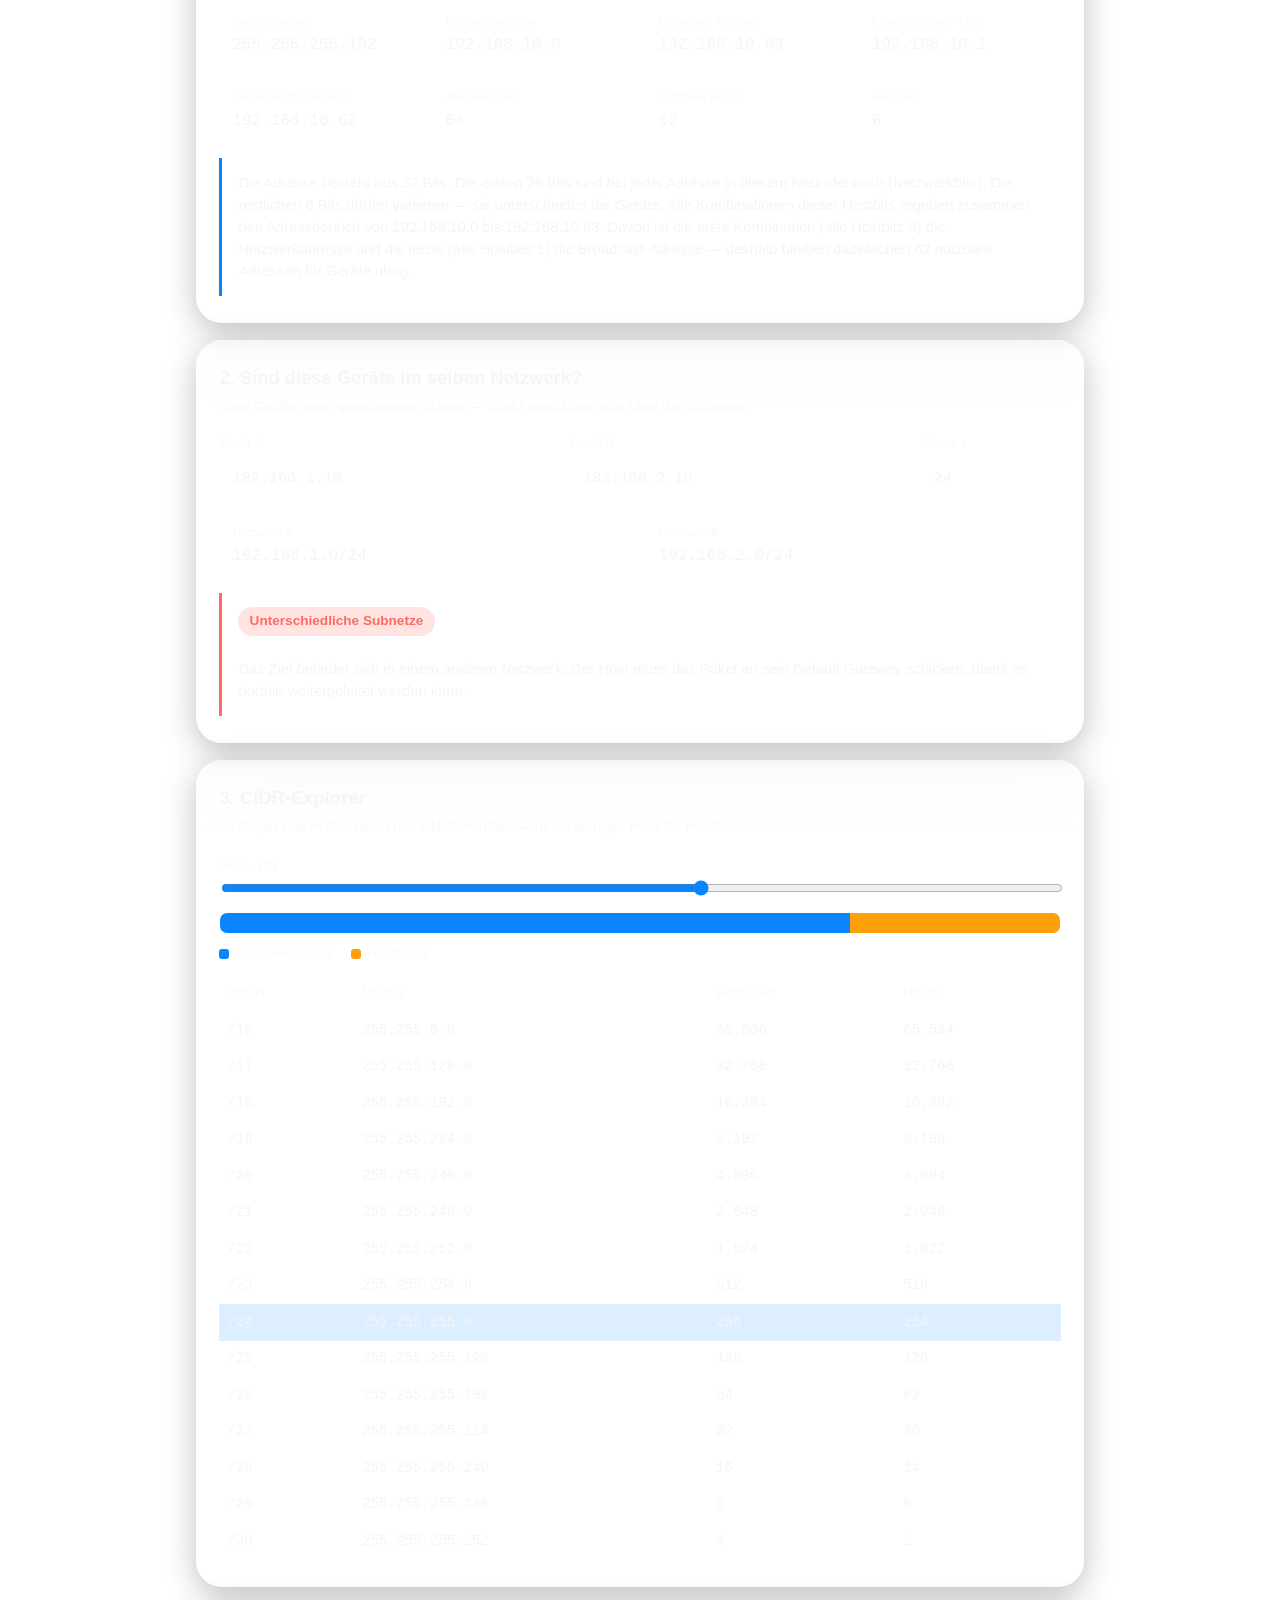
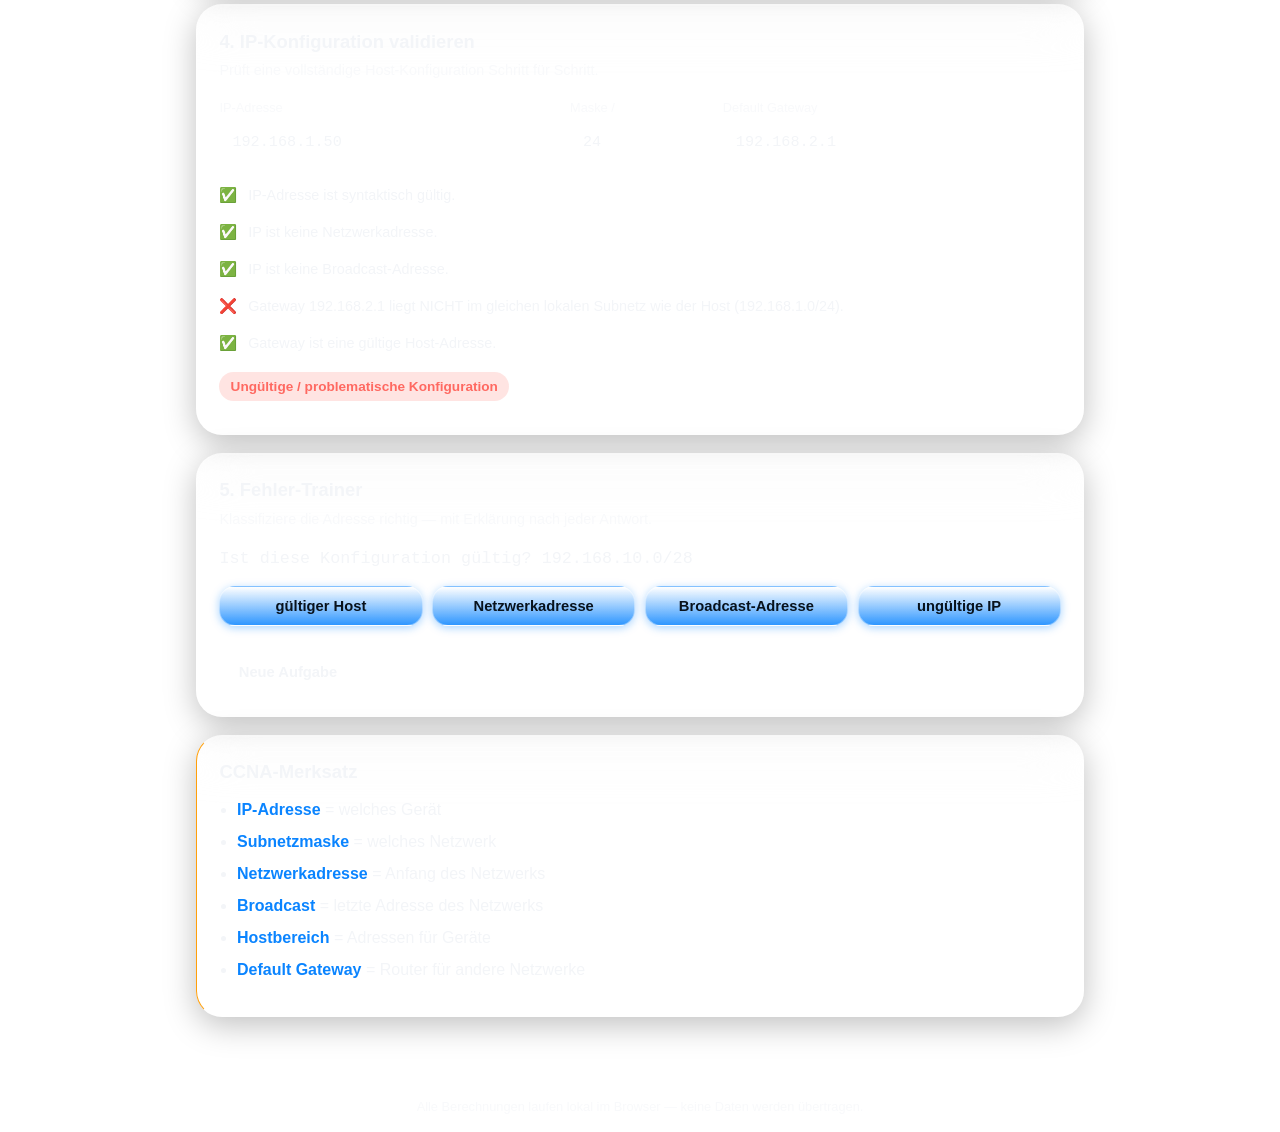
==== commit 87bc0200: "push pls xD" ====
--- a/main.html
+++ b/main.html
@@ -12,6 +12,7 @@
     <header>
         <h1>CCNA Subnetting Lab</h1>
         <p>Ändere eine Zahl und sieh sofort, was im Netzwerk passiert — inklusive Erklärung, warum.</p>
+        
     </header>
     <main>
 
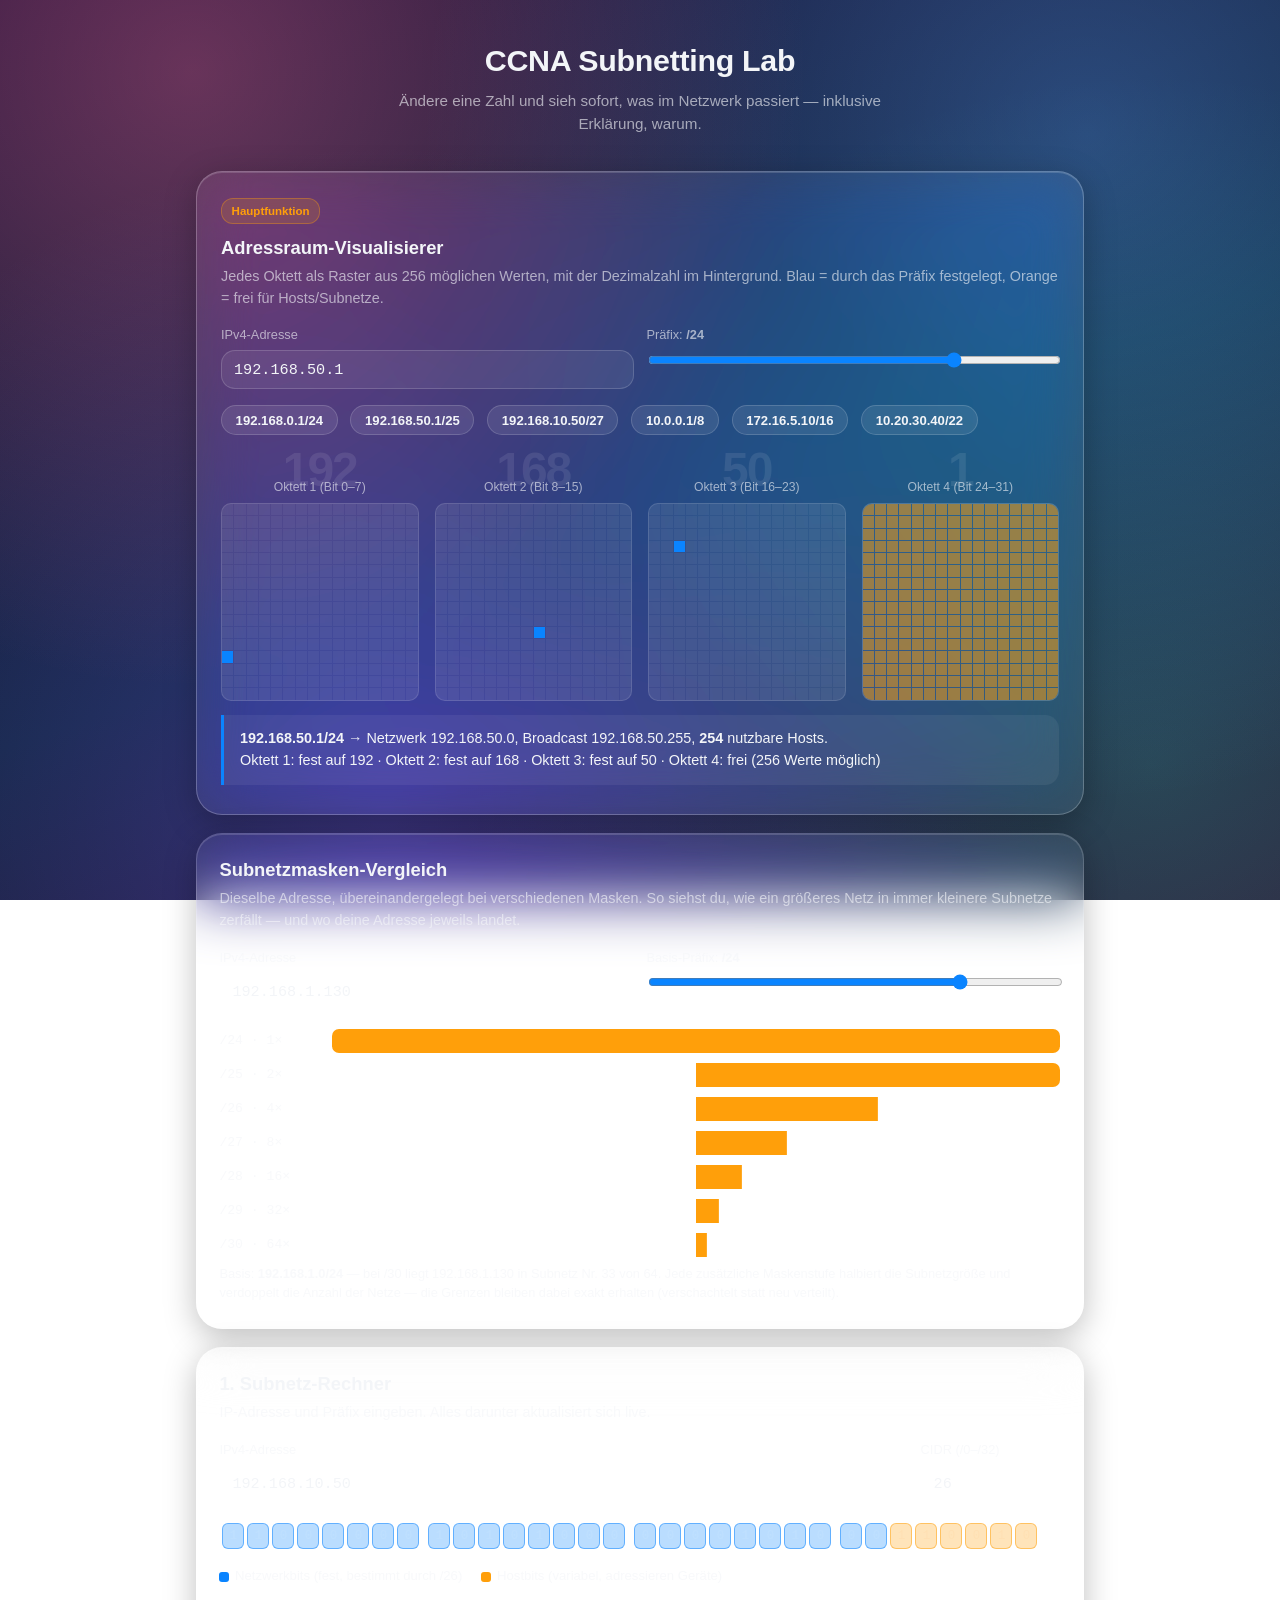
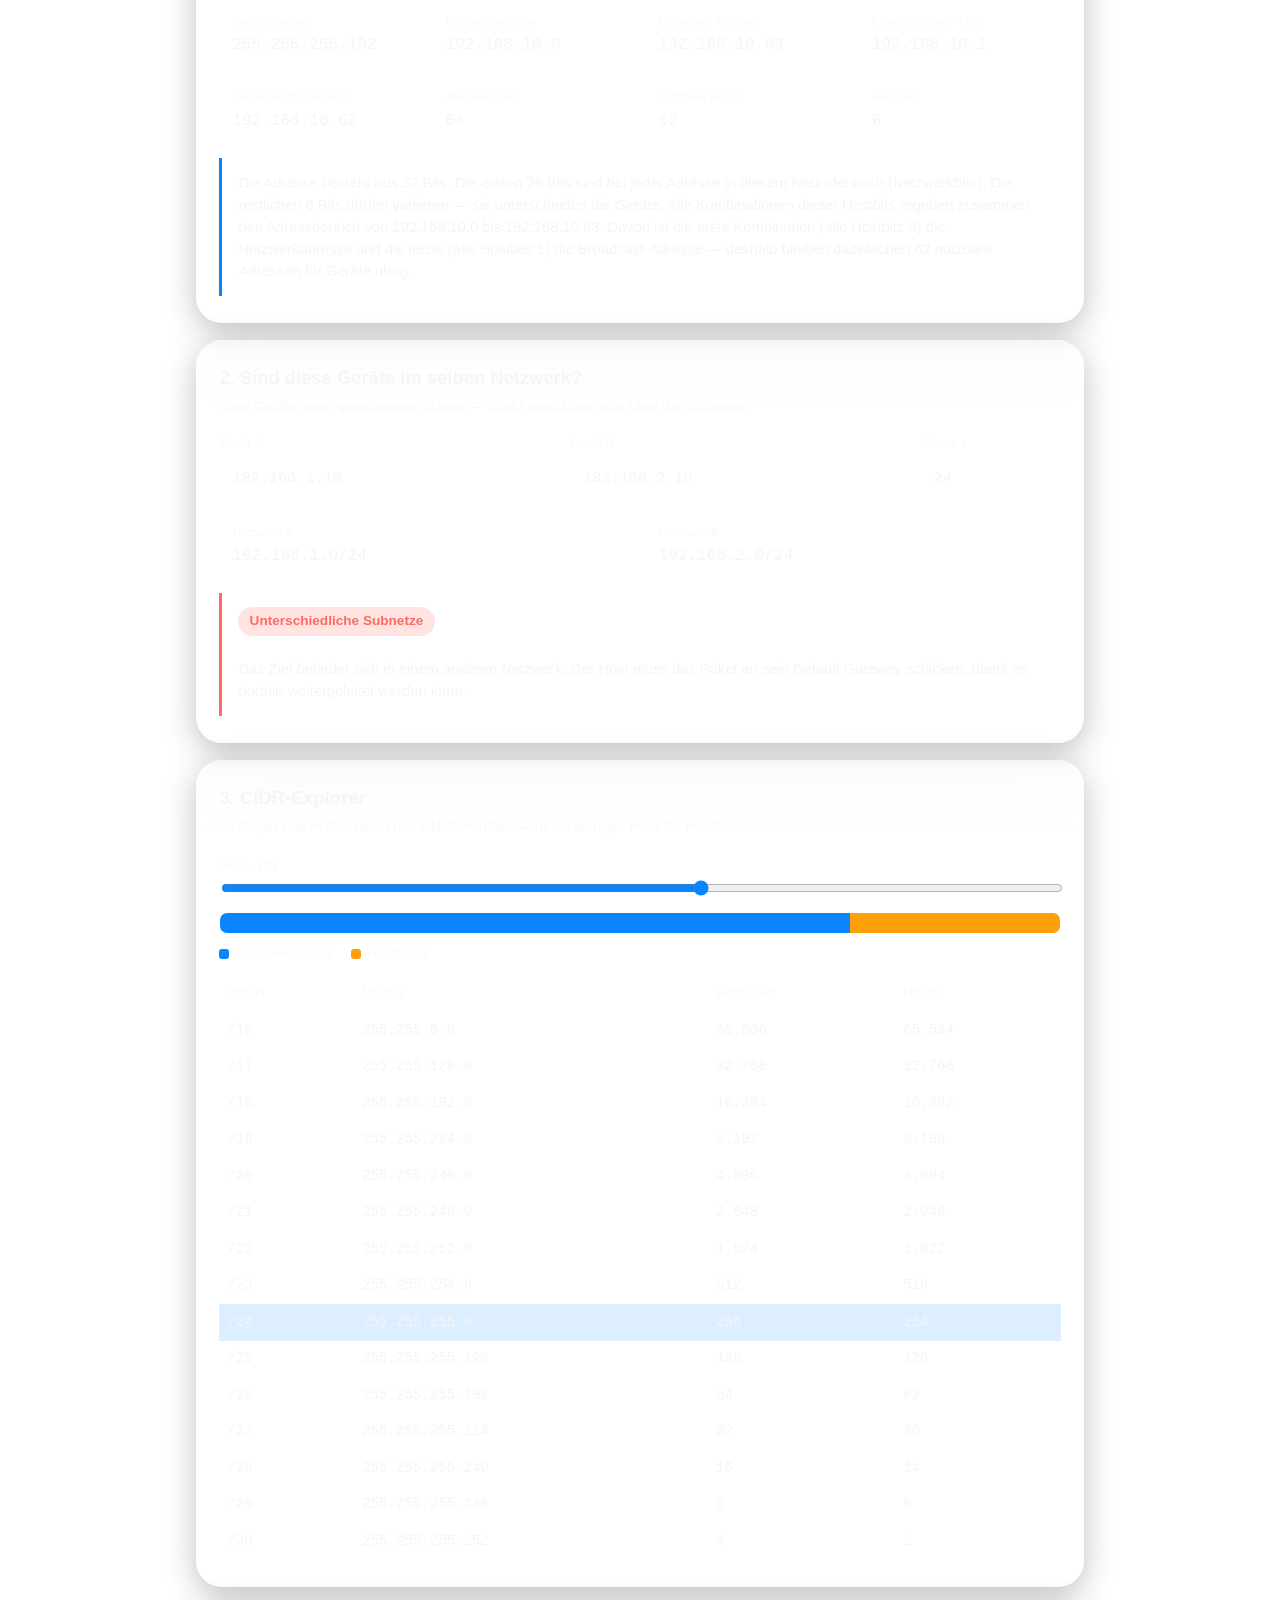
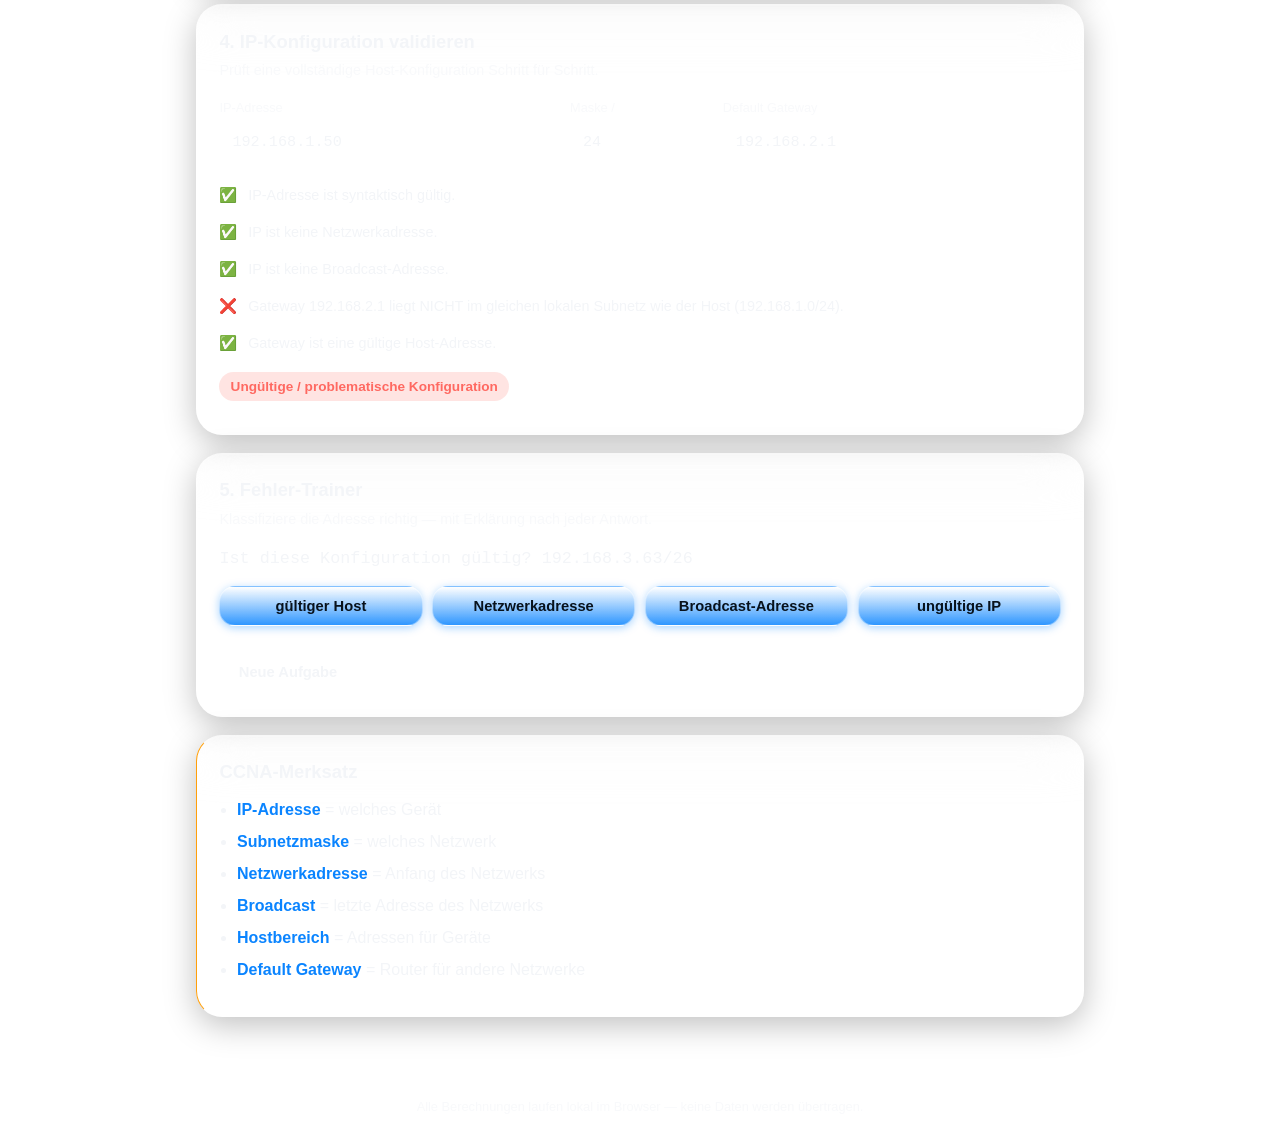
==== commit 3b957770: "go" ====
--- a/main.html
+++ b/main.html
@@ -12,7 +12,6 @@
     <header>
         <h1>CCNA Subnetting Lab</h1>
         <p>Ändere eine Zahl und sieh sofort, was im Netzwerk passiert — inklusive Erklärung, warum.</p>
-        
     </header>
     <main>
 
